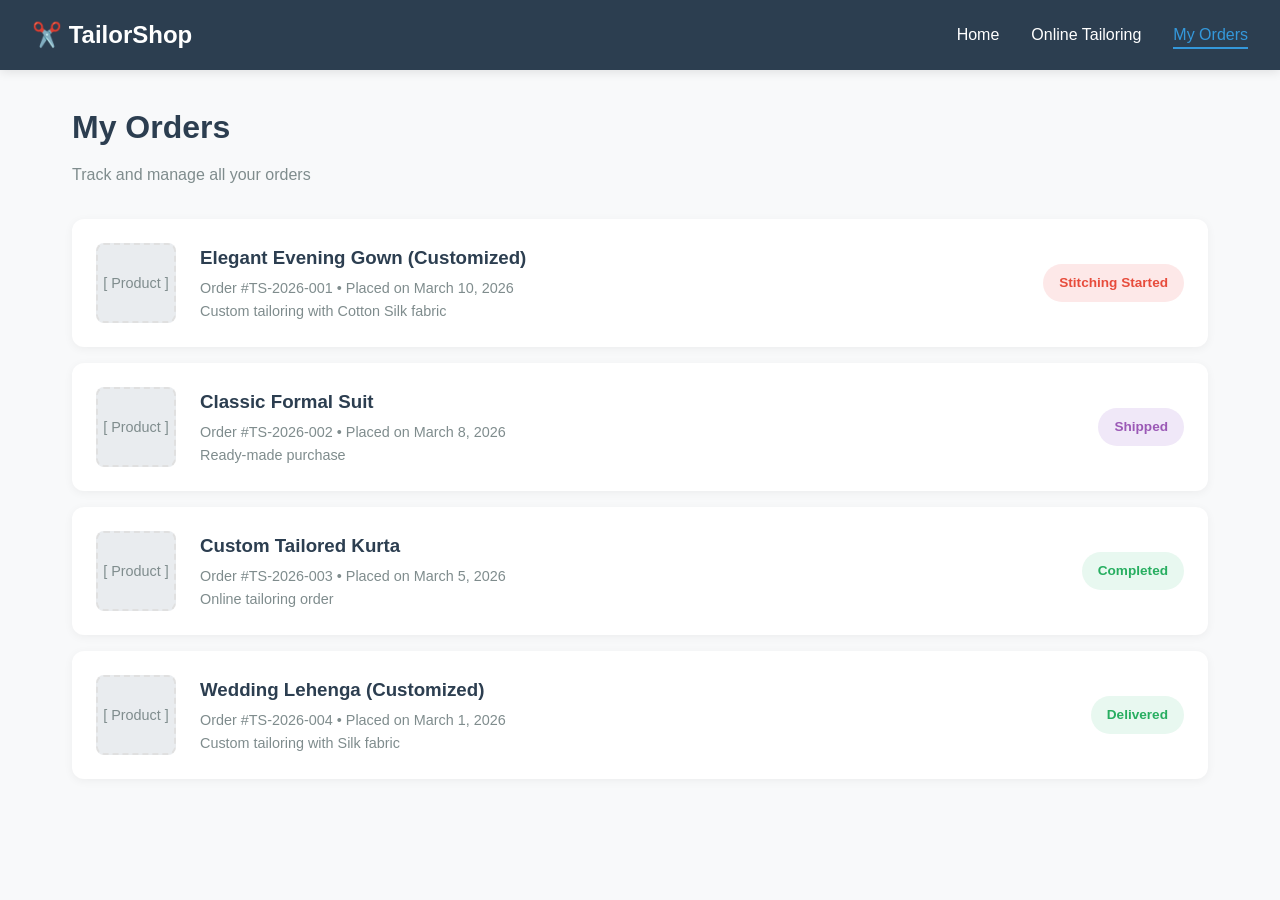
==== orders.html @ 63ad38c6 "Add files via upload" ====
<!DOCTYPE html>
<html lang="en">
<head>
  <meta charset="UTF-8">
  <meta name="viewport" content="width=device-width, initial-scale=1.0">
  <title>My Orders - TailorShop</title>
  <link rel="stylesheet" href="styles.css">
</head>
<body>
  <!-- Navigation -->
  <nav class="navbar">
    <a href="index.html" class="logo">✂️ TailorShop</a>
    <ul class="nav-links">
      <li><a href="index.html">Home</a></li>
      <li><a href="tailoring.html">Online Tailoring</a></li>
      <li><a href="orders.html" class="active">My Orders</a></li>
    </ul>
  </nav>

  <!-- Main Content -->
  <main class="container">
    <div class="page-header">
      <h1>My Orders</h1>
      <p>Track and manage all your orders</p>
    </div>

    <!-- Orders List View -->
    <div id="orders-list-view">
      <div class="orders-list">
        <!-- Order 1 -->
        <div class="order-card" onclick="showOrderDetail(1)">
          <div class="image-placeholder">[ Product ]</div>
          <div class="order-info">
            <h3>Elegant Evening Gown (Customized)</h3>
            <p>Order #TS-2026-001 • Placed on March 10, 2026</p>
            <p>Custom tailoring with Cotton Silk fabric</p>
          </div>
          <span class="order-status status-stitching">Stitching Started</span>
        </div>

        <!-- Order 2 -->
        <div class="order-card" onclick="showOrderDetail(2)">
          <div class="image-placeholder">[ Product ]</div>
          <div class="order-info">
            <h3>Classic Formal Suit</h3>
            <p>Order #TS-2026-002 • Placed on March 8, 2026</p>
            <p>Ready-made purchase</p>
          </div>
          <span class="order-status status-shipped">Shipped</span>
        </div>

        <!-- Order 3 -->
        <div class="order-card" onclick="showOrderDetail(3)">
          <div class="image-placeholder">[ Product ]</div>
          <div class="order-info">
            <h3>Custom Tailored Kurta</h3>
            <p>Order #TS-2026-003 • Placed on March 5, 2026</p>
            <p>Online tailoring order</p>
          </div>
          <span class="order-status status-completed">Completed</span>
        </div>

        <!-- Order 4 -->
        <div class="order-card" onclick="showOrderDetail(4)">
          <div class="image-placeholder">[ Product ]</div>
          <div class="order-info">
            <h3>Wedding Lehenga (Customized)</h3>
            <p>Order #TS-2026-004 • Placed on March 1, 2026</p>
            <p>Custom tailoring with Silk fabric</p>
          </div>
          <span class="order-status status-delivered">Delivered</span>
        </div>
      </div>
    </div>

    <!-- Order Detail View -->
    <div id="order-detail-view" style="display: none;">
      <button class="btn btn-outline" onclick="showOrdersList()" style="margin-bottom: 1.5rem;">
        ← Back to Orders
      </button>

      <!-- Order Status Timeline -->
      <div class="section">
        <h2>Order Status</h2>
        <div style="display: flex; align-items: center; gap: 1rem; flex-wrap: wrap; margin-top: 1rem;">
          <div class="status-step completed">
            <div class="status-dot"></div>
            <span>Order Placed</span>
          </div>
          <div class="status-line completed"></div>
          <div class="status-step completed">
            <div class="status-dot"></div>
            <span>Order Accepted</span>
          </div>
          <div class="status-line completed"></div>
          <div class="status-step active">
            <div class="status-dot"></div>
            <span>Stitching Started</span>
          </div>
          <div class="status-line"></div>
          <div class="status-step">
            <div class="status-dot"></div>
            <span>Stitching Completed</span>
          </div>
          <div class="status-line"></div>
          <div class="status-step">
            <div class="status-dot"></div>
            <span>Shipped</span>
          </div>
          <div class="status-line"></div>
          <div class="status-step">
            <div class="status-dot"></div>
            <span>Delivered</span>
          </div>
        </div>
      </div>

      <style>
        .status-step {
          display: flex;
          flex-direction: column;
          align-items: center;
          gap: 0.5rem;
          color: var(--text-secondary);
        }
        .status-step.completed, .status-step.active {
          color: var(--text-primary);
        }
        .status-dot {
          width: 20px;
          height: 20px;
          border-radius: 50%;
          background-color: var(--border);
        }
        .status-step.completed .status-dot {
          background-color: var(--success);
        }
        .status-step.active .status-dot {
          background-color: var(--secondary);
          box-shadow: 0 0 0 4px rgba(52, 152, 219, 0.3);
        }
        .status-line {
          flex: 1;
          height: 3px;
          background-color: var(--border);
          min-width: 30px;
        }
        .status-line.completed {
          background-color: var(--success);
        }
      </style>

      <!-- Order Details Grid -->
      <div class="order-detail-grid">
        <div class="order-detail-section">
          <h3>Order Information</h3>
          <div class="detail-row">
            <span class="detail-label">Order ID</span>
            <span class="detail-value">#TS-2026-001</span>
          </div>
          <div class="detail-row">
            <span class="detail-label">Order Date</span>
            <span class="detail-value">March 10, 2026</span>
          </div>
          <div class="detail-row">
            <span class="detail-label">Order Type</span>
            <span class="detail-value">Customized Ready-Made</span>
          </div>
          <div class="detail-row">
            <span class="detail-label">Expected Delivery</span>
            <span class="detail-value">March 20, 2026</span>
          </div>
        </div>

        <div class="order-detail-section">
          <h3>Product Details</h3>
          <div style="display: flex; gap: 1rem; margin-bottom: 1rem;">
            <div class="image-placeholder" style="width: 100px; height: 100px; flex-shrink: 0;">[ Product ]</div>
            <div>
              <h4>Elegant Evening Gown</h4>
              <p style="color: var(--text-secondary);">Customized version</p>
              <p style="color: var(--text-secondary);">Price: </p>
            </div>
          </div>
        </div>
      </div>

      <div class="order-detail-grid" style="margin-top: 1.5rem;">
        <div class="order-detail-section">
          <h3>Your Measurements</h3>
          <div class="detail-row">
            <span class="detail-label">Bust</span>
            <span class="detail-value">36 inches</span>
          </div>
          <div class="detail-row">
            <span class="detail-label">Waist</span>
            <span class="detail-value">28 inches</span>
          </div>
          <div class="detail-row">
            <span class="detail-label">Hips</span>
            <span class="detail-value">38 inches</span>
          </div>
          <div class="detail-row">
            <span class="detail-label">Shoulder Width</span>
            <span class="detail-value">15 inches</span>
          </div>
        </div>

        <div class="order-detail-section">
          <h3>Customization Details</h3>
          <div class="detail-row">
            <span class="detail-label">Fabric Type</span>
            <span class="detail-value">Cotton Silk</span>
          </div>
          <div class="detail-row">
            <span class="detail-label">Style</span>
            <span class="detail-value">Plain</span>
          </div>
          <div class="detail-row">
            <span class="detail-label">Color</span>
            <span class="detail-value">Navy Blue</span>
          </div>
        </div>
      </div>

      <!-- Description Section -->
      <div class="section" style="margin-top: 1.5rem;">
        <h3>Your Description / Instructions</h3>
        <p style="margin-top: 1rem; color: var(--text-secondary); line-height: 1.8;">
          I would like the gown to have a sweetheart neckline with cap sleeves. 
          Please add subtle embroidery along the hemline. The length should be floor-length 
          with a slight train at the back. I prefer a fitted bodice that flares out 
          from the waist.
        </p>
      </div>

      <!-- Reference Image -->
      <div class="section" style="margin-top: 1.5rem;">
        <h3>Reference Image</h3>
        <div class="image-placeholder" style="height: 200px; margin-top: 1rem;">[ Uploaded Reference Image ]</div>
      </div>

      <!-- Chat Interface -->
      <div class="chat-container">
        <div class="chat-header">
          💬 Chat with Tailor
        </div>
        <div class="chat-messages">
          <div class="message received">
            <p>Hello! I've received your order for the Evening Gown. I have a few questions about the embroidery details.</p>
            <div class="message-time">March 11, 2026 - 10:30 AM</div>
          </div>
          <div class="message sent">
            <p>Hi! Sure, what would you like to know?</p>
            <div class="message-time">March 11, 2026 - 11:15 AM</div>
          </div>
          <div class="message received">
            <p>Would you prefer floral or geometric patterns for the hemline embroidery? Also, should it be in matching thread color or contrasting?</p>
            <div class="message-time">March 11, 2026 - 11:30 AM</div>
          </div>
          <div class="message sent">
            <p>I'd prefer floral patterns with matching thread color - subtle and elegant.</p>
            <div class="message-time">March 11, 2026 - 12:00 PM</div>
          </div>
          <div class="message received">
            <p>Perfect! I've started working on your gown. Will update you once I reach the embroidery stage. Thank you!</p>
            <div class="message-time">March 11, 2026 - 12:15 PM</div>
          </div>
        </div>
        <div class="chat-input">
          <input type="text" placeholder="Type your message...">
          <button class="btn btn-primary">Send</button>
        </div>
      </div>
    </div>
  </main>

  <script src="script.js"></script>
  <script>
    function showOrderDetail(orderId) {
      document.getElementById('orders-list-view').style.display = 'none';
      document.getElementById('order-detail-view').style.display = 'block';
      window.scrollTo(0, 0);
    }

    function showOrdersList() {
      document.getElementById('orders-list-view').style.display = 'block';
      document.getElementById('order-detail-view').style.display = 'none';
    }
  </script>
</body>
</html>
---- styles.css ----
/* Global Styles */
* {
  margin: 0;
  padding: 0;
  box-sizing: border-box;
}

:root {
  --primary: #2c3e50;
  --secondary: #3498db;
  --accent: #e74c3c;
  --background: #f8f9fa;
  --card-bg: #ffffff;
  --text-primary: #2c3e50;
  --text-secondary: #7f8c8d;
  --border: #e0e0e0;
  --success: #27ae60;
  --warning: #f39c12;
}

body {
  font-family: 'Segoe UI', Tahoma, Geneva, Verdana, sans-serif;
  background-color: var(--background);
  color: var(--text-primary);
  line-height: 1.6;
}

/* Navigation */
.navbar {
  background-color: var(--primary);
  padding: 1rem 2rem;
  display: flex;
  justify-content: space-between;
  align-items: center;
  position: sticky;
  top: 0;
  z-index: 100;
  box-shadow: 0 2px 10px rgba(0, 0, 0, 0.1);
}

.navbar .logo {
  color: white;
  font-size: 1.5rem;
  font-weight: bold;
  text-decoration: none;
}

.navbar .nav-links {
  display: flex;
  gap: 2rem;
  list-style: none;
}

.navbar .nav-links a {
  color: white;
  text-decoration: none;
  font-weight: 500;
  transition: color 0.3s;
}

.navbar .nav-links a:hover {
  color: var(--secondary);
}

.navbar .nav-links a.active {
  color: var(--secondary);
  border-bottom: 2px solid var(--secondary);
  padding-bottom: 4px;
}

/* Container */
.container {
  max-width: 1200px;
  margin: 0 auto;
  padding: 2rem;
}

/* Page Header */
.page-header {
  margin-bottom: 2rem;
}

.page-header h1 {
  font-size: 2rem;
  color: var(--primary);
  margin-bottom: 0.5rem;
}

.page-header p {
  color: var(--text-secondary);
}

/* Product Grid */
.product-grid {
  display: grid;
  grid-template-columns: repeat(auto-fill, minmax(280px, 1fr));
  gap: 2rem;
}

/* Product Card */
.product-card {
  background: var(--card-bg);
  border-radius: 12px;
  overflow: hidden;
  box-shadow: 0 4px 15px rgba(0, 0, 0, 0.08);
  transition: transform 0.3s, box-shadow 0.3s;
}

.product-card:hover {
  transform: translateY(-5px);
  box-shadow: 0 8px 25px rgba(0, 0, 0, 0.12);
}

.image-placeholder {
  width: 100%;
  height: 250px;
  background-color: #e9ecef;
  display: flex;
  align-items: center;
  justify-content: center;
  color: var(--text-secondary);
  font-size: 0.9rem;
  border: 2px dashed var(--border);
}

.image-placeholder-small {
  width: 100%;
  height: 150px;
  background-color: #e9ecef;
  display: flex;
  align-items: center;
  justify-content: center;
  color: var(--text-secondary);
  font-size: 0.8rem;
  border: 2px dashed var(--border);
  border-radius: 8px;
}

.product-card .product-info {
  padding: 1.5rem;
}

.product-card .product-name {
  font-size: 1.1rem;
  font-weight: 600;
  margin-bottom: 0.5rem;
}

.product-card .product-price {
  color: var(--text-secondary);
  font-size: 1rem;
  margin-bottom: 1rem;
  min-height: 24px;
  border-bottom: 1px dashed var(--border);
  padding-bottom: 0.5rem;
}

.product-card .btn-group {
  display: flex;
  gap: 0.75rem;
}

/* Buttons */
.btn {
  padding: 0.75rem 1.5rem;
  border: none;
  border-radius: 8px;
  cursor: pointer;
  font-weight: 600;
  font-size: 0.9rem;
  transition: all 0.3s;
  text-decoration: none;
  display: inline-flex;
  align-items: center;
  justify-content: center;
  gap: 0.5rem;
}

.btn-primary {
  background-color: var(--secondary);
  color: white;
}

.btn-primary:hover {
  background-color: #2980b9;
}

.btn-secondary {
  background-color: var(--primary);
  color: white;
}

.btn-secondary:hover {
  background-color: #1a252f;
}

.btn-accent {
  background-color: var(--accent);
  color: white;
}

.btn-accent:hover {
  background-color: #c0392b;
}

.btn-outline {
  background-color: transparent;
  border: 2px solid var(--secondary);
  color: var(--secondary);
}

.btn-outline:hover {
  background-color: var(--secondary);
  color: white;
}

.btn-sm {
  padding: 0.5rem 1rem;
  font-size: 0.85rem;
}

.btn-block {
  width: 100%;
}

/* Product Detail Page */
.product-detail {
  display: grid;
  grid-template-columns: 1fr 1fr;
  gap: 3rem;
  margin-bottom: 3rem;
}

.product-detail .image-placeholder {
  height: 400px;
  border-radius: 12px;
}

.product-detail-info h1 {
  font-size: 2rem;
  margin-bottom: 1rem;
}

.product-detail-info .price {
  font-size: 1.5rem;
  color: var(--text-secondary);
  margin-bottom: 1.5rem;
  padding: 1rem;
  background-color: var(--background);
  border-radius: 8px;
  min-height: 60px;
}

.product-detail-info .description {
  margin-bottom: 2rem;
  color: var(--text-secondary);
}

/* Reviews Section */
.section {
  background: var(--card-bg);
  padding: 2rem;
  border-radius: 12px;
  margin-bottom: 2rem;
  box-shadow: 0 2px 10px rgba(0, 0, 0, 0.05);
}

.section h2 {
  margin-bottom: 1.5rem;
  padding-bottom: 0.75rem;
  border-bottom: 2px solid var(--border);
}

.review-card, .qa-card {
  padding: 1.5rem;
  border: 1px solid var(--border);
  border-radius: 8px;
  margin-bottom: 1rem;
}

.review-header {
  display: flex;
  justify-content: space-between;
  margin-bottom: 0.75rem;
}

.reviewer-name {
  font-weight: 600;
}

.review-date {
  color: var(--text-secondary);
  font-size: 0.9rem;
}

.stars {
  color: #f1c40f;
  margin-bottom: 0.5rem;
}

/* Form Styles */
.form-group {
  margin-bottom: 1.5rem;
}

.form-group label {
  display: block;
  margin-bottom: 0.5rem;
  font-weight: 600;
  color: var(--text-primary);
}

.form-group input,
.form-group textarea,
.form-group select {
  width: 100%;
  padding: 0.75rem 1rem;
  border: 2px solid var(--border);
  border-radius: 8px;
  font-size: 1rem;
  transition: border-color 0.3s;
}

.form-group input:focus,
.form-group textarea:focus,
.form-group select:focus {
  outline: none;
  border-color: var(--secondary);
}

.form-group .helper-text {
  font-size: 0.85rem;
  color: var(--text-secondary);
  margin-top: 0.25rem;
}

.form-row {
  display: grid;
  grid-template-columns: repeat(2, 1fr);
  gap: 1rem;
}

/* Customization Steps */
.step-indicator {
  display: flex;
  justify-content: center;
  margin-bottom: 2rem;
  gap: 0;
}

.step {
  display: flex;
  align-items: center;
  gap: 0.5rem;
  padding: 1rem 2rem;
  background-color: var(--background);
  color: var(--text-secondary);
  font-weight: 500;
  position: relative;
}

.step.active {
  background-color: var(--secondary);
  color: white;
}

.step.completed {
  background-color: var(--success);
  color: white;
}

.step-number {
  width: 28px;
  height: 28px;
  border-radius: 50%;
  background-color: rgba(255, 255, 255, 0.3);
  display: flex;
  align-items: center;
  justify-content: center;
  font-weight: 600;
}

.step.active .step-number,
.step.completed .step-number {
  background-color: rgba(255, 255, 255, 0.3);
}

/* Fabric Selection */
.fabric-types {
  display: flex;
  gap: 1rem;
  margin-bottom: 2rem;
  flex-wrap: wrap;
}

.fabric-type-btn {
  padding: 1rem 2rem;
  border: 2px solid var(--border);
  border-radius: 8px;
  background: var(--card-bg);
  cursor: pointer;
  font-weight: 500;
  transition: all 0.3s;
}

.fabric-type-btn:hover,
.fabric-type-btn.active {
  border-color: var(--secondary);
  background-color: rgba(52, 152, 219, 0.1);
}

.fabric-options {
  display: flex;
  gap: 1rem;
  margin-bottom: 2rem;
}

.fabric-option {
  padding: 0.75rem 1.5rem;
  border: 2px solid var(--border);
  border-radius: 8px;
  cursor: pointer;
  transition: all 0.3s;
}

.fabric-option:hover,
.fabric-option.active {
  border-color: var(--secondary);
  background-color: rgba(52, 152, 219, 0.1);
}

.color-grid {
  display: grid;
  grid-template-columns: repeat(auto-fill, minmax(120px, 1fr));
  gap: 1rem;
}

.color-option {
  padding: 1rem;
  border: 2px solid var(--border);
  border-radius: 8px;
  text-align: center;
  cursor: pointer;
  transition: all 0.3s;
}

.color-option:hover,
.color-option.active {
  border-color: var(--secondary);
  box-shadow: 0 4px 15px rgba(52, 152, 219, 0.2);
}

.color-swatch {
  width: 40px;
  height: 40px;
  border-radius: 50%;
  margin: 0 auto 0.5rem;
  border: 2px solid var(--border);
}

/* Orders Page */
.orders-list {
  display: flex;
  flex-direction: column;
  gap: 1rem;
}

.order-card {
  background: var(--card-bg);
  border-radius: 12px;
  padding: 1.5rem;
  box-shadow: 0 2px 10px rgba(0, 0, 0, 0.05);
  display: grid;
  grid-template-columns: auto 1fr auto;
  gap: 1.5rem;
  align-items: center;
  cursor: pointer;
  transition: box-shadow 0.3s;
}

.order-card:hover {
  box-shadow: 0 4px 20px rgba(0, 0, 0, 0.1);
}

.order-card .image-placeholder {
  width: 80px;
  height: 80px;
  border-radius: 8px;
}

.order-info h3 {
  margin-bottom: 0.25rem;
}

.order-info p {
  color: var(--text-secondary);
  font-size: 0.9rem;
}

.order-status {
  padding: 0.5rem 1rem;
  border-radius: 20px;
  font-size: 0.85rem;
  font-weight: 600;
}

.status-placed { background-color: #e8f4fd; color: #3498db; }
.status-accepted { background-color: #fef3e2; color: #f39c12; }
.status-stitching { background-color: #fde8e8; color: #e74c3c; }
.status-completed { background-color: #e8f8f0; color: #27ae60; }
.status-shipped { background-color: #f0e8f8; color: #9b59b6; }
.status-delivered { background-color: #e8f8f0; color: #27ae60; }

/* Order Detail */
.order-detail-grid {
  display: grid;
  grid-template-columns: 1fr 1fr;
  gap: 2rem;
}

.order-detail-section {
  background: var(--card-bg);
  padding: 1.5rem;
  border-radius: 12px;
  box-shadow: 0 2px 10px rgba(0, 0, 0, 0.05);
}

.order-detail-section h3 {
  margin-bottom: 1rem;
  padding-bottom: 0.5rem;
  border-bottom: 2px solid var(--border);
}

.detail-row {
  display: flex;
  justify-content: space-between;
  padding: 0.75rem 0;
  border-bottom: 1px solid var(--border);
}

.detail-row:last-child {
  border-bottom: none;
}

.detail-label {
  color: var(--text-secondary);
}

.detail-value {
  font-weight: 500;
}

/* Chat Interface */
.chat-container {
  background: var(--card-bg);
  border-radius: 12px;
  box-shadow: 0 2px 10px rgba(0, 0, 0, 0.05);
  margin-top: 2rem;
  overflow: hidden;
}

.chat-header {
  background-color: var(--primary);
  color: white;
  padding: 1rem 1.5rem;
  font-weight: 600;
}

.chat-messages {
  height: 300px;
  overflow-y: auto;
  padding: 1.5rem;
  display: flex;
  flex-direction: column;
  gap: 1rem;
}

.message {
  max-width: 70%;
  padding: 1rem;
  border-radius: 12px;
}

.message.sent {
  background-color: var(--secondary);
  color: white;
  align-self: flex-end;
  border-bottom-right-radius: 4px;
}

.message.received {
  background-color: var(--background);
  align-self: flex-start;
  border-bottom-left-radius: 4px;
}

.message-time {
  font-size: 0.75rem;
  opacity: 0.7;
  margin-top: 0.5rem;
}

.chat-input {
  display: flex;
  padding: 1rem;
  border-top: 1px solid var(--border);
  gap: 1rem;
}

.chat-input input {
  flex: 1;
  padding: 0.75rem 1rem;
  border: 2px solid var(--border);
  border-radius: 8px;
}

/* Measurement Guide */
.measurement-guide {
  background: var(--background);
  padding: 1.5rem;
  border-radius: 12px;
  margin-top: 1.5rem;
}

.measurement-guide h4 {
  margin-bottom: 1rem;
}

.guide-image-placeholder {
  width: 100%;
  height: 200px;
  background-color: #e9ecef;
  display: flex;
  align-items: center;
  justify-content: center;
  color: var(--text-secondary);
  border: 2px dashed var(--border);
  border-radius: 8px;
}

/* Upload Area */
.upload-area {
  border: 2px dashed var(--border);
  border-radius: 12px;
  padding: 3rem;
  text-align: center;
  cursor: pointer;
  transition: all 0.3s;
}

.upload-area:hover {
  border-color: var(--secondary);
  background-color: rgba(52, 152, 219, 0.05);
}

.upload-icon {
  font-size: 3rem;
  color: var(--text-secondary);
  margin-bottom: 1rem;
}

/* Responsive */
@media (max-width: 768px) {
  .navbar {
    flex-direction: column;
    gap: 1rem;
  }

  .navbar .nav-links {
    flex-wrap: wrap;
    justify-content: center;
    gap: 1rem;
  }

  .product-detail {
    grid-template-columns: 1fr;
  }

  .order-detail-grid {
    grid-template-columns: 1fr;
  }

  .form-row {
    grid-template-columns: 1fr;
  }

  .step-indicator {
    flex-direction: column;
  }

  .order-card {
    grid-template-columns: 1fr;
    text-align: center;
  }

  .order-card .image-placeholder {
    margin: 0 auto;
  }
}
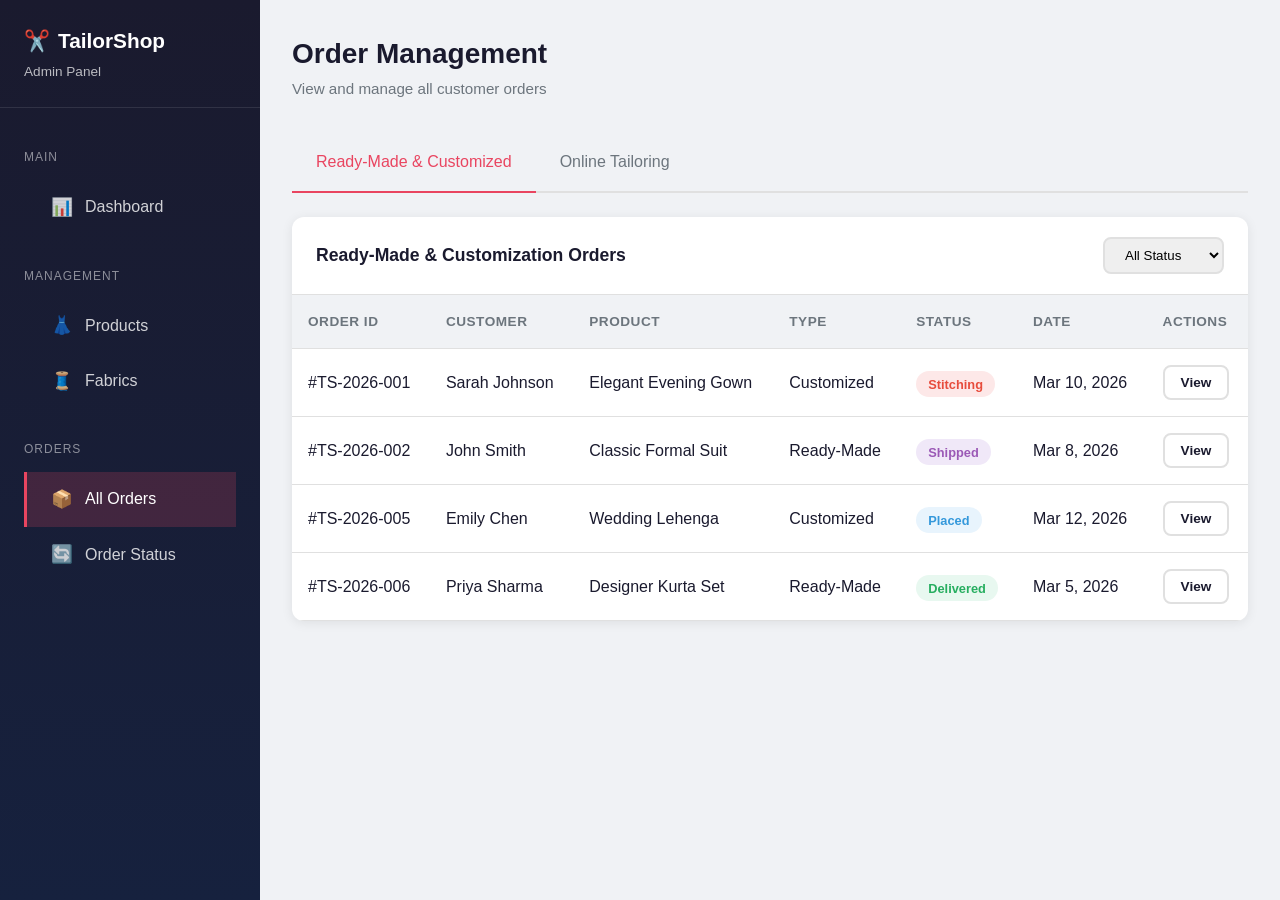
==== commit da4305a5: "Add files via upload" ====
--- a/orders.html
+++ b/orders.html
@@ -3,289 +3,377 @@
 <head>
   <meta charset="UTF-8">
   <meta name="viewport" content="width=device-width, initial-scale=1.0">
-  <title>My Orders - TailorShop</title>
+  <title>Order Management - TailorShop Admin</title>
   <link rel="stylesheet" href="styles.css">
 </head>
 <body>
-  <!-- Navigation -->
-  <nav class="navbar">
-    <a href="index.html" class="logo">✂️ TailorShop</a>
-    <ul class="nav-links">
-      <li><a href="index.html">Home</a></li>
-      <li><a href="tailoring.html">Online Tailoring</a></li>
-      <li><a href="orders.html" class="active">My Orders</a></li>
-    </ul>
-  </nav>
-
-  <!-- Main Content -->
-  <main class="container">
-    <div class="page-header">
-      <h1>My Orders</h1>
-      <p>Track and manage all your orders</p>
-    </div>
-
-    <!-- Orders List View -->
-    <div id="orders-list-view">
-      <div class="orders-list">
-        <!-- Order 1 -->
-        <div class="order-card" onclick="showOrderDetail(1)">
-          <div class="image-placeholder">[ Product ]</div>
-          <div class="order-info">
-            <h3>Elegant Evening Gown (Customized)</h3>
-            <p>Order #TS-2026-001 • Placed on March 10, 2026</p>
-            <p>Custom tailoring with Cotton Silk fabric</p>
-          </div>
-          <span class="order-status status-stitching">Stitching Started</span>
-        </div>
-
-        <!-- Order 2 -->
-        <div class="order-card" onclick="showOrderDetail(2)">
-          <div class="image-placeholder">[ Product ]</div>
-          <div class="order-info">
-            <h3>Classic Formal Suit</h3>
-            <p>Order #TS-2026-002 • Placed on March 8, 2026</p>
-            <p>Ready-made purchase</p>
-          </div>
-          <span class="order-status status-shipped">Shipped</span>
-        </div>
-
-        <!-- Order 3 -->
-        <div class="order-card" onclick="showOrderDetail(3)">
-          <div class="image-placeholder">[ Product ]</div>
-          <div class="order-info">
-            <h3>Custom Tailored Kurta</h3>
-            <p>Order #TS-2026-003 • Placed on March 5, 2026</p>
-            <p>Online tailoring order</p>
-          </div>
-          <span class="order-status status-completed">Completed</span>
-        </div>
-
-        <!-- Order 4 -->
-        <div class="order-card" onclick="showOrderDetail(4)">
-          <div class="image-placeholder">[ Product ]</div>
-          <div class="order-info">
-            <h3>Wedding Lehenga (Customized)</h3>
-            <p>Order #TS-2026-004 • Placed on March 1, 2026</p>
-            <p>Custom tailoring with Silk fabric</p>
-          </div>
-          <span class="order-status status-delivered">Delivered</span>
-        </div>
-      </div>
-    </div>
-
-    <!-- Order Detail View -->
-    <div id="order-detail-view" style="display: none;">
-      <button class="btn btn-outline" onclick="showOrdersList()" style="margin-bottom: 1.5rem;">
-        ← Back to Orders
-      </button>
-
-      <!-- Order Status Timeline -->
-      <div class="section">
-        <h2>Order Status</h2>
-        <div style="display: flex; align-items: center; gap: 1rem; flex-wrap: wrap; margin-top: 1rem;">
-          <div class="status-step completed">
-            <div class="status-dot"></div>
-            <span>Order Placed</span>
-          </div>
-          <div class="status-line completed"></div>
-          <div class="status-step completed">
-            <div class="status-dot"></div>
-            <span>Order Accepted</span>
-          </div>
-          <div class="status-line completed"></div>
-          <div class="status-step active">
-            <div class="status-dot"></div>
-            <span>Stitching Started</span>
-          </div>
-          <div class="status-line"></div>
-          <div class="status-step">
-            <div class="status-dot"></div>
-            <span>Stitching Completed</span>
-          </div>
-          <div class="status-line"></div>
-          <div class="status-step">
-            <div class="status-dot"></div>
-            <span>Shipped</span>
-          </div>
-          <div class="status-line"></div>
-          <div class="status-step">
-            <div class="status-dot"></div>
-            <span>Delivered</span>
-          </div>
-        </div>
-      </div>
-
-      <style>
-        .status-step {
-          display: flex;
-          flex-direction: column;
-          align-items: center;
-          gap: 0.5rem;
-          color: var(--text-secondary);
-        }
-        .status-step.completed, .status-step.active {
-          color: var(--text-primary);
-        }
-        .status-dot {
-          width: 20px;
-          height: 20px;
-          border-radius: 50%;
-          background-color: var(--border);
-        }
-        .status-step.completed .status-dot {
-          background-color: var(--success);
-        }
-        .status-step.active .status-dot {
-          background-color: var(--secondary);
-          box-shadow: 0 0 0 4px rgba(52, 152, 219, 0.3);
-        }
-        .status-line {
-          flex: 1;
-          height: 3px;
-          background-color: var(--border);
-          min-width: 30px;
-        }
-        .status-line.completed {
-          background-color: var(--success);
-        }
-      </style>
-
-      <!-- Order Details Grid -->
-      <div class="order-detail-grid">
-        <div class="order-detail-section">
-          <h3>Order Information</h3>
-          <div class="detail-row">
-            <span class="detail-label">Order ID</span>
-            <span class="detail-value">#TS-2026-001</span>
-          </div>
-          <div class="detail-row">
-            <span class="detail-label">Order Date</span>
-            <span class="detail-value">March 10, 2026</span>
-          </div>
-          <div class="detail-row">
-            <span class="detail-label">Order Type</span>
-            <span class="detail-value">Customized Ready-Made</span>
-          </div>
-          <div class="detail-row">
-            <span class="detail-label">Expected Delivery</span>
-            <span class="detail-value">March 20, 2026</span>
-          </div>
-        </div>
-
-        <div class="order-detail-section">
-          <h3>Product Details</h3>
-          <div style="display: flex; gap: 1rem; margin-bottom: 1rem;">
-            <div class="image-placeholder" style="width: 100px; height: 100px; flex-shrink: 0;">[ Product ]</div>
-            <div>
-              <h4>Elegant Evening Gown</h4>
-              <p style="color: var(--text-secondary);">Customized version</p>
-              <p style="color: var(--text-secondary);">Price: </p>
-            </div>
-          </div>
-        </div>
-      </div>
-
-      <div class="order-detail-grid" style="margin-top: 1.5rem;">
-        <div class="order-detail-section">
-          <h3>Your Measurements</h3>
-          <div class="detail-row">
-            <span class="detail-label">Bust</span>
-            <span class="detail-value">36 inches</span>
-          </div>
-          <div class="detail-row">
-            <span class="detail-label">Waist</span>
-            <span class="detail-value">28 inches</span>
-          </div>
-          <div class="detail-row">
-            <span class="detail-label">Hips</span>
-            <span class="detail-value">38 inches</span>
-          </div>
-          <div class="detail-row">
-            <span class="detail-label">Shoulder Width</span>
-            <span class="detail-value">15 inches</span>
-          </div>
-        </div>
-
-        <div class="order-detail-section">
-          <h3>Customization Details</h3>
-          <div class="detail-row">
-            <span class="detail-label">Fabric Type</span>
-            <span class="detail-value">Cotton Silk</span>
-          </div>
-          <div class="detail-row">
-            <span class="detail-label">Style</span>
-            <span class="detail-value">Plain</span>
-          </div>
-          <div class="detail-row">
-            <span class="detail-label">Color</span>
-            <span class="detail-value">Navy Blue</span>
-          </div>
-        </div>
-      </div>
-
-      <!-- Description Section -->
-      <div class="section" style="margin-top: 1.5rem;">
-        <h3>Your Description / Instructions</h3>
-        <p style="margin-top: 1rem; color: var(--text-secondary); line-height: 1.8;">
-          I would like the gown to have a sweetheart neckline with cap sleeves. 
-          Please add subtle embroidery along the hemline. The length should be floor-length 
-          with a slight train at the back. I prefer a fitted bodice that flares out 
-          from the waist.
-        </p>
-      </div>
-
-      <!-- Reference Image -->
-      <div class="section" style="margin-top: 1.5rem;">
-        <h3>Reference Image</h3>
-        <div class="image-placeholder" style="height: 200px; margin-top: 1rem;">[ Uploaded Reference Image ]</div>
-      </div>
-
-      <!-- Chat Interface -->
-      <div class="chat-container">
-        <div class="chat-header">
-          💬 Chat with Tailor
-        </div>
-        <div class="chat-messages">
-          <div class="message received">
-            <p>Hello! I've received your order for the Evening Gown. I have a few questions about the embroidery details.</p>
-            <div class="message-time">March 11, 2026 - 10:30 AM</div>
-          </div>
-          <div class="message sent">
-            <p>Hi! Sure, what would you like to know?</p>
-            <div class="message-time">March 11, 2026 - 11:15 AM</div>
-          </div>
-          <div class="message received">
-            <p>Would you prefer floral or geometric patterns for the hemline embroidery? Also, should it be in matching thread color or contrasting?</p>
-            <div class="message-time">March 11, 2026 - 11:30 AM</div>
-          </div>
-          <div class="message sent">
-            <p>I'd prefer floral patterns with matching thread color - subtle and elegant.</p>
-            <div class="message-time">March 11, 2026 - 12:00 PM</div>
-          </div>
-          <div class="message received">
-            <p>Perfect! I've started working on your gown. Will update you once I reach the embroidery stage. Thank you!</p>
-            <div class="message-time">March 11, 2026 - 12:15 PM</div>
-          </div>
-        </div>
-        <div class="chat-input">
-          <input type="text" placeholder="Type your message...">
-          <button class="btn btn-primary">Send</button>
-        </div>
-      </div>
-    </div>
-  </main>
+  <div class="admin-layout">
+    <!-- Sidebar -->
+    <aside class="sidebar">
+      <div class="sidebar-header">
+        <h2>✂️ <span>TailorShop</span></h2>
+        <p>Admin Panel</p>
+      </div>
+      <nav class="sidebar-nav">
+        <div class="nav-section">
+          <div class="nav-section-title">Main</div>
+          <a href="dashboard.html" class="nav-item">
+            <span class="icon">📊</span>
+            <span>Dashboard</span>
+          </a>
+        </div>
+        <div class="nav-section">
+          <div class="nav-section-title">Management</div>
+          <a href="products.html" class="nav-item">
+            <span class="icon">👗</span>
+            <span>Products</span>
+          </a>
+          <a href="fabrics.html" class="nav-item">
+            <span class="icon">🧵</span>
+            <span>Fabrics</span>
+          </a>
+        </div>
+        <div class="nav-section">
+          <div class="nav-section-title">Orders</div>
+          <a href="orders.html" class="nav-item active">
+            <span class="icon">📦</span>
+            <span>All Orders</span>
+          </a>
+          <a href="status.html" class="nav-item">
+            <span class="icon">🔄</span>
+            <span>Order Status</span>
+          </a>
+        </div>
+      </nav>
+    </aside>
+
+    <!-- Main Content -->
+    <main class="main-content">
+      <div class="top-header">
+        <div class="page-title">
+          <h1>Order Management</h1>
+          <p>View and manage all customer orders</p>
+        </div>
+      </div>
+
+      <!-- Tabs -->
+      <div class="tabs">
+        <div class="tab active" onclick="switchTab('ready-made')">Ready-Made & Customized</div>
+        <div class="tab" onclick="switchTab('tailoring')">Online Tailoring</div>
+      </div>
+
+      <!-- Ready-Made & Customized Orders Tab -->
+      <div id="ready-made-tab" class="tab-content">
+        <div class="card">
+          <div class="card-header">
+            <h3>Ready-Made & Customization Orders</h3>
+            <div style="display: flex; gap: 1rem; align-items: center;">
+              <select style="padding: 0.5rem 1rem; border: 2px solid var(--border); border-radius: 8px;">
+                <option value="">All Status</option>
+                <option value="placed">Placed</option>
+                <option value="accepted">Accepted</option>
+                <option value="stitching">Stitching</option>
+                <option value="completed">Completed</option>
+                <option value="shipped">Shipped</option>
+                <option value="delivered">Delivered</option>
+              </select>
+            </div>
+          </div>
+          <div class="card-body" style="padding: 0;">
+            <div class="table-container">
+              <table>
+                <thead>
+                  <tr>
+                    <th>Order ID</th>
+                    <th>Customer</th>
+                    <th>Product</th>
+                    <th>Type</th>
+                    <th>Status</th>
+                    <th>Date</th>
+                    <th>Actions</th>
+                  </tr>
+                </thead>
+                <tbody>
+                  <tr>
+                    <td>#TS-2026-001</td>
+                    <td>Sarah Johnson</td>
+                    <td>Elegant Evening Gown</td>
+                    <td>Customized</td>
+                    <td><span class="badge badge-stitching">Stitching</span></td>
+                    <td>Mar 10, 2026</td>
+                    <td>
+                      <button class="btn btn-sm btn-outline" onclick="viewOrder(1)">View</button>
+                    </td>
+                  </tr>
+                  <tr>
+                    <td>#TS-2026-002</td>
+                    <td>John Smith</td>
+                    <td>Classic Formal Suit</td>
+                    <td>Ready-Made</td>
+                    <td><span class="badge badge-shipped">Shipped</span></td>
+                    <td>Mar 8, 2026</td>
+                    <td>
+                      <button class="btn btn-sm btn-outline" onclick="viewOrder(2)">View</button>
+                    </td>
+                  </tr>
+                  <tr>
+                    <td>#TS-2026-005</td>
+                    <td>Emily Chen</td>
+                    <td>Wedding Lehenga</td>
+                    <td>Customized</td>
+                    <td><span class="badge badge-placed">Placed</span></td>
+                    <td>Mar 12, 2026</td>
+                    <td>
+                      <button class="btn btn-sm btn-outline" onclick="viewOrder(5)">View</button>
+                    </td>
+                  </tr>
+                  <tr>
+                    <td>#TS-2026-006</td>
+                    <td>Priya Sharma</td>
+                    <td>Designer Kurta Set</td>
+                    <td>Ready-Made</td>
+                    <td><span class="badge badge-delivered">Delivered</span></td>
+                    <td>Mar 5, 2026</td>
+                    <td>
+                      <button class="btn btn-sm btn-outline" onclick="viewOrder(6)">View</button>
+                    </td>
+                  </tr>
+                </tbody>
+              </table>
+            </div>
+          </div>
+        </div>
+
+        <!-- Order Detail Panel -->
+        <div id="order-detail" class="card" style="margin-top: 1.5rem; display: none;">
+          <div class="card-header">
+            <h3>Order Details - #TS-2026-001</h3>
+            <button class="btn btn-sm btn-outline" onclick="closeOrderDetail()">Close</button>
+          </div>
+          <div class="card-body">
+            <div class="order-detail-panel">
+              <div class="detail-section">
+                <h4>Customer Information</h4>
+                <div class="detail-row">
+                  <span class="detail-label">Name</span>
+                  <span class="detail-value">Sarah Johnson</span>
+                </div>
+                <div class="detail-row">
+                  <span class="detail-label">Email</span>
+                  <span class="detail-value">sarah@email.com</span>
+                </div>
+                <div class="detail-row">
+                  <span class="detail-label">Phone</span>
+                  <span class="detail-value">+1 234 567 890</span>
+                </div>
+              </div>
+              <div class="detail-section">
+                <h4>Order Information</h4>
+                <div class="detail-row">
+                  <span class="detail-label">Product</span>
+                  <span class="detail-value">Elegant Evening Gown</span>
+                </div>
+                <div class="detail-row">
+                  <span class="detail-label">Type</span>
+                  <span class="detail-value">Customized Ready-Made</span>
+                </div>
+                <div class="detail-row">
+                  <span class="detail-label">Price</span>
+                  <span class="detail-value"></span>
+                </div>
+              </div>
+              <div class="detail-section">
+                <h4>Measurements</h4>
+                <div class="detail-row">
+                  <span class="detail-label">Bust</span>
+                  <span class="detail-value">36 inches</span>
+                </div>
+                <div class="detail-row">
+                  <span class="detail-label">Waist</span>
+                  <span class="detail-value">28 inches</span>
+                </div>
+                <div class="detail-row">
+                  <span class="detail-label">Hips</span>
+                  <span class="detail-value">38 inches</span>
+                </div>
+                <div class="detail-row">
+                  <span class="detail-label">Shoulder</span>
+                  <span class="detail-value">15 inches</span>
+                </div>
+              </div>
+              <div class="detail-section">
+                <h4>Fabric Selection</h4>
+                <div class="detail-row">
+                  <span class="detail-label">Fabric Type</span>
+                  <span class="detail-value">Cotton Silk</span>
+                </div>
+                <div class="detail-row">
+                  <span class="detail-label">Style</span>
+                  <span class="detail-value">Plain</span>
+                </div>
+                <div class="detail-row">
+                  <span class="detail-label">Color</span>
+                  <span class="detail-value">Navy Blue</span>
+                </div>
+              </div>
+            </div>
+            <div class="detail-section" style="margin-top: 1rem;">
+              <h4>Customization Notes</h4>
+              <p style="margin-top: 0.5rem; color: var(--text-secondary);">
+                Sweetheart neckline with cap sleeves. Subtle embroidery along hemline. 
+                Floor-length with slight train. Fitted bodice flaring from waist.
+              </p>
+            </div>
+            <div style="margin-top: 1.5rem; display: flex; gap: 1rem;">
+              <a href="status.html" class="btn btn-primary">Update Status</a>
+              <button class="btn btn-secondary">Print Order</button>
+            </div>
+          </div>
+        </div>
+      </div>
+
+      <!-- Online Tailoring Orders Tab -->
+      <div id="tailoring-tab" class="tab-content" style="display: none;">
+        <div class="grid-2">
+          <!-- Orders List -->
+          <div class="card">
+            <div class="card-header">
+              <h3>Tailoring Orders</h3>
+            </div>
+            <div class="card-body">
+              <div class="order-list-item active" onclick="selectTailoringOrder(1)">
+                <div class="image-placeholder">[ Ref ]</div>
+                <div class="order-info">
+                  <h4>#TS-2026-003 - Custom Kurta</h4>
+                  <p>Priya M. • Cotton Plain Black</p>
+                </div>
+                <span class="badge badge-completed">Completed</span>
+              </div>
+              <div class="order-list-item" onclick="selectTailoringOrder(2)">
+                <div class="image-placeholder">[ Ref ]</div>
+                <div class="order-info">
+                  <h4>#TS-2026-007 - Wedding Dress</h4>
+                  <p>Emily C. • Silk Designed Maroon</p>
+                </div>
+                <span class="badge badge-stitching">Stitching</span>
+              </div>
+              <div class="order-list-item" onclick="selectTailoringOrder(3)">
+                <div class="image-placeholder">[ Ref ]</div>
+                <div class="order-info">
+                  <h4>#TS-2026-008 - Formal Blazer</h4>
+                  <p>Michael K. • Wool Plain Navy</p>
+                </div>
+                <span class="badge badge-placed">New</span>
+              </div>
+              <div class="order-list-item" onclick="selectTailoringOrder(4)">
+                <div class="image-placeholder">[ Ref ]</div>
+                <div class="order-info">
+                  <h4>#TS-2026-009 - Summer Dress</h4>
+                  <p>Lisa R. • Linen Floral White</p>
+                </div>
+                <span class="badge badge-accepted">Accepted</span>
+              </div>
+            </div>
+          </div>
+
+          <!-- Selected Order Detail + Chat -->
+          <div class="card">
+            <div class="card-header">
+              <h3>Order #TS-2026-003 - Details & Chat</h3>
+            </div>
+            <div class="card-body" style="padding: 0;">
+              <!-- Order Details -->
+              <div style="padding: 1.5rem; border-bottom: 1px solid var(--border);">
+                <div class="grid-2" style="gap: 1rem;">
+                  <div>
+                    <h4 style="margin-bottom: 0.75rem; font-size: 0.9rem; color: var(--text-secondary);">Measurements</h4>
+                    <p><strong>Bust:</strong> 34" | <strong>Waist:</strong> 26"</p>
+                    <p><strong>Hips:</strong> 36" | <strong>Shoulder:</strong> 14"</p>
+                  </div>
+                  <div>
+                    <h4 style="margin-bottom: 0.75rem; font-size: 0.9rem; color: var(--text-secondary);">Fabric</h4>
+                    <p><strong>Type:</strong> Cotton</p>
+                    <p><strong>Design:</strong> Plain | <strong>Color:</strong> Black</p>
+                  </div>
+                </div>
+                <div style="margin-top: 1rem;">
+                  <h4 style="margin-bottom: 0.5rem; font-size: 0.9rem; color: var(--text-secondary);">Reference Image</h4>
+                  <div class="image-placeholder" style="width: 150px; height: 100px;">[ Reference Image ]</div>
+                </div>
+                <div style="margin-top: 1rem;">
+                  <h4 style="margin-bottom: 0.5rem; font-size: 0.9rem; color: var(--text-secondary);">Customer Instructions</h4>
+                  <p style="font-size: 0.95rem;">Traditional kurta with mandarin collar, full sleeves with cuff buttons. 
+                    Length should be knee-length. Please add small embroidery on the collar.</p>
+                </div>
+              </div>
+
+              <!-- Chat Interface -->
+              <div class="chat-container" style="box-shadow: none;">
+                <div class="chat-header">
+                  <div class="chat-customer-info">
+                    <div class="customer-avatar">PM</div>
+                    <div>
+                      <strong>Priya M.</strong>
+                      <p style="font-size: 0.8rem; opacity: 0.8;">Customer</p>
+                    </div>
+                  </div>
+                </div>
+                <div class="chat-messages">
+                  <div class="message received">
+                    <p>Hi! I want to order a custom kurta with the specifications I've uploaded.</p>
+                    <div class="message-time">Mar 5 - 2:30 PM</div>
+                  </div>
+                  <div class="message sent">
+                    <p>Hello Priya! Thank you for your order. I've reviewed your measurements and reference image. Quick question - would you prefer silk thread or cotton thread for the collar embroidery?</p>
+                    <div class="message-time">Mar 5 - 3:15 PM</div>
+                  </div>
+                  <div class="message received">
+                    <p>Cotton thread would be great, thank you!</p>
+                    <div class="message-time">Mar 5 - 3:45 PM</div>
+                  </div>
+                  <div class="message sent">
+                    <p>Perfect! I'll start working on your kurta. Estimated completion is March 12.</p>
+                    <div class="message-time">Mar 5 - 4:00 PM</div>
+                  </div>
+                  <div class="message received">
+                    <p>Thank you so much! Looking forward to it.</p>
+                    <div class="message-time">Mar 5 - 4:10 PM</div>
+                  </div>
+                </div>
+                <div class="chat-input">
+                  <input type="text" placeholder="Type your message...">
+                  <button class="btn btn-primary">Send</button>
+                </div>
+              </div>
+            </div>
+          </div>
+        </div>
+      </div>
+    </main>
+  </div>
 
   <script src="script.js"></script>
   <script>
-    function showOrderDetail(orderId) {
-      document.getElementById('orders-list-view').style.display = 'none';
-      document.getElementById('order-detail-view').style.display = 'block';
-      window.scrollTo(0, 0);
+    function switchTab(tab) {
+      document.querySelectorAll('.tab').forEach(t => t.classList.remove('active'));
+      event.target.classList.add('active');
+      document.querySelectorAll('.tab-content').forEach(c => c.style.display = 'none');
+      document.getElementById(tab + '-tab').style.display = 'block';
     }
 
-    function showOrdersList() {
-      document.getElementById('orders-list-view').style.display = 'block';
-      document.getElementById('order-detail-view').style.display = 'none';
+    function viewOrder(id) {
+      document.getElementById('order-detail').style.display = 'block';
+      document.getElementById('order-detail').scrollIntoView({ behavior: 'smooth' });
+    }
+
+    function closeOrderDetail() {
+      document.getElementById('order-detail').style.display = 'none';
+    }
+
+    function selectTailoringOrder(id) {
+      document.querySelectorAll('.order-list-item').forEach(item => item.classList.remove('active'));
+      event.currentTarget.classList.add('active');
+      // In a real app, this would load the selected order details
     }
   </script>
 </body>
--- a/styles.css
+++ b/styles.css
@@ -1,4 +1,4 @@
-/* Global Styles */
+/* Admin Panel Styles */
 * {
   margin: 0;
   padding: 0;
@@ -6,16 +6,20 @@
 }
 
 :root {
-  --primary: #2c3e50;
-  --secondary: #3498db;
-  --accent: #e74c3c;
-  --background: #f8f9fa;
+  --primary: #1a1a2e;
+  --secondary: #16213e;
+  --accent: #0f3460;
+  --highlight: #e94560;
+  --background: #f0f2f5;
   --card-bg: #ffffff;
-  --text-primary: #2c3e50;
-  --text-secondary: #7f8c8d;
+  --text-primary: #1a1a2e;
+  --text-secondary: #6c757d;
   --border: #e0e0e0;
-  --success: #27ae60;
-  --warning: #f39c12;
+  --success: #28a745;
+  --warning: #ffc107;
+  --info: #17a2b8;
+  --danger: #dc3545;
+  --sidebar-width: 260px;
 }
 
 body {
@@ -25,139 +29,181 @@
   line-height: 1.6;
 }
 
-/* Navigation */
-.navbar {
-  background-color: var(--primary);
-  padding: 1rem 2rem;
+/* Layout */
+.admin-layout {
+  display: flex;
+  min-height: 100vh;
+}
+
+/* Sidebar */
+.sidebar {
+  width: var(--sidebar-width);
+  background: linear-gradient(180deg, var(--primary) 0%, var(--secondary) 100%);
+  color: white;
+  position: fixed;
+  height: 100vh;
+  overflow-y: auto;
+}
+
+.sidebar-header {
+  padding: 1.5rem;
+  border-bottom: 1px solid rgba(255, 255, 255, 0.1);
+}
+
+.sidebar-header h2 {
+  font-size: 1.3rem;
+  display: flex;
+  align-items: center;
+  gap: 0.5rem;
+}
+
+.sidebar-header p {
+  font-size: 0.85rem;
+  opacity: 0.7;
+  margin-top: 0.25rem;
+}
+
+.sidebar-nav {
+  padding: 1rem 0;
+}
+
+.nav-section {
+  padding: 0.5rem 1.5rem;
+  margin-top: 1rem;
+}
+
+.nav-section-title {
+  font-size: 0.75rem;
+  text-transform: uppercase;
+  letter-spacing: 1px;
+  opacity: 0.5;
+  margin-bottom: 0.75rem;
+}
+
+.nav-item {
+  display: flex;
+  align-items: center;
+  gap: 0.75rem;
+  padding: 0.85rem 1.5rem;
+  color: rgba(255, 255, 255, 0.8);
+  text-decoration: none;
+  transition: all 0.3s;
+  border-left: 3px solid transparent;
+}
+
+.nav-item:hover {
+  background-color: rgba(255, 255, 255, 0.1);
+  color: white;
+}
+
+.nav-item.active {
+  background-color: rgba(233, 69, 96, 0.2);
+  color: white;
+  border-left-color: var(--highlight);
+}
+
+.nav-item .icon {
+  font-size: 1.1rem;
+}
+
+/* Main Content */
+.main-content {
+  flex: 1;
+  margin-left: var(--sidebar-width);
+  padding: 2rem;
+}
+
+/* Top Header */
+.top-header {
   display: flex;
   justify-content: space-between;
   align-items: center;
-  position: sticky;
-  top: 0;
-  z-index: 100;
-  box-shadow: 0 2px 10px rgba(0, 0, 0, 0.1);
-}
-
-.navbar .logo {
-  color: white;
-  font-size: 1.5rem;
-  font-weight: bold;
-  text-decoration: none;
-}
-
-.navbar .nav-links {
-  display: flex;
-  gap: 2rem;
-  list-style: none;
-}
-
-.navbar .nav-links a {
-  color: white;
-  text-decoration: none;
-  font-weight: 500;
-  transition: color 0.3s;
-}
-
-.navbar .nav-links a:hover {
-  color: var(--secondary);
-}
-
-.navbar .nav-links a.active {
-  color: var(--secondary);
-  border-bottom: 2px solid var(--secondary);
-  padding-bottom: 4px;
-}
-
-/* Container */
-.container {
-  max-width: 1200px;
-  margin: 0 auto;
-  padding: 2rem;
-}
-
-/* Page Header */
-.page-header {
   margin-bottom: 2rem;
 }
 
-.page-header h1 {
-  font-size: 2rem;
+.page-title h1 {
+  font-size: 1.75rem;
   color: var(--primary);
-  margin-bottom: 0.5rem;
-}
-
-.page-header p {
-  color: var(--text-secondary);
-}
-
-/* Product Grid */
-.product-grid {
-  display: grid;
-  grid-template-columns: repeat(auto-fill, minmax(280px, 1fr));
-  gap: 2rem;
-}
-
-/* Product Card */
-.product-card {
+}
+
+.page-title p {
+  color: var(--text-secondary);
+  font-size: 0.95rem;
+}
+
+.header-actions {
+  display: flex;
+  gap: 1rem;
+}
+
+/* Cards */
+.card {
   background: var(--card-bg);
   border-radius: 12px;
+  box-shadow: 0 2px 12px rgba(0, 0, 0, 0.08);
   overflow: hidden;
-  box-shadow: 0 4px 15px rgba(0, 0, 0, 0.08);
-  transition: transform 0.3s, box-shadow 0.3s;
-}
-
-.product-card:hover {
-  transform: translateY(-5px);
-  box-shadow: 0 8px 25px rgba(0, 0, 0, 0.12);
-}
-
-.image-placeholder {
-  width: 100%;
-  height: 250px;
-  background-color: #e9ecef;
+}
+
+.card-header {
+  padding: 1.25rem 1.5rem;
+  border-bottom: 1px solid var(--border);
+  display: flex;
+  justify-content: space-between;
+  align-items: center;
+}
+
+.card-header h3 {
+  font-size: 1.1rem;
+  color: var(--primary);
+}
+
+.card-body {
+  padding: 1.5rem;
+}
+
+/* Stats Grid */
+.stats-grid {
+  display: grid;
+  grid-template-columns: repeat(auto-fit, minmax(240px, 1fr));
+  gap: 1.5rem;
+  margin-bottom: 2rem;
+}
+
+.stat-card {
+  background: var(--card-bg);
+  border-radius: 12px;
+  padding: 1.5rem;
+  display: flex;
+  align-items: center;
+  gap: 1rem;
+  box-shadow: 0 2px 12px rgba(0, 0, 0, 0.08);
+}
+
+.stat-icon {
+  width: 60px;
+  height: 60px;
+  border-radius: 12px;
   display: flex;
   align-items: center;
   justify-content: center;
+  font-size: 1.5rem;
+}
+
+.stat-icon.blue { background-color: #e3f2fd; }
+.stat-icon.green { background-color: #e8f5e9; }
+.stat-icon.orange { background-color: #fff3e0; }
+.stat-icon.purple { background-color: #f3e5f5; }
+
+.stat-info h3 {
+  font-size: 1.75rem;
+  color: var(--primary);
+  line-height: 1;
+}
+
+.stat-info p {
   color: var(--text-secondary);
   font-size: 0.9rem;
-  border: 2px dashed var(--border);
-}
-
-.image-placeholder-small {
-  width: 100%;
-  height: 150px;
-  background-color: #e9ecef;
-  display: flex;
-  align-items: center;
-  justify-content: center;
-  color: var(--text-secondary);
-  font-size: 0.8rem;
-  border: 2px dashed var(--border);
-  border-radius: 8px;
-}
-
-.product-card .product-info {
-  padding: 1.5rem;
-}
-
-.product-card .product-name {
-  font-size: 1.1rem;
-  font-weight: 600;
-  margin-bottom: 0.5rem;
-}
-
-.product-card .product-price {
-  color: var(--text-secondary);
-  font-size: 1rem;
-  margin-bottom: 1rem;
-  min-height: 24px;
-  border-bottom: 1px dashed var(--border);
-  padding-bottom: 0.5rem;
-}
-
-.product-card .btn-group {
-  display: flex;
-  gap: 0.75rem;
+  margin-top: 0.25rem;
 }
 
 /* Buttons */
@@ -177,41 +223,50 @@
 }
 
 .btn-primary {
-  background-color: var(--secondary);
+  background-color: var(--highlight);
   color: white;
 }
 
 .btn-primary:hover {
-  background-color: #2980b9;
+  background-color: #d63050;
 }
 
 .btn-secondary {
-  background-color: var(--primary);
+  background-color: var(--accent);
   color: white;
 }
 
 .btn-secondary:hover {
-  background-color: #1a252f;
-}
-
-.btn-accent {
-  background-color: var(--accent);
-  color: white;
-}
-
-.btn-accent:hover {
-  background-color: #c0392b;
+  background-color: #0a2540;
+}
+
+.btn-success {
+  background-color: var(--success);
+  color: white;
+}
+
+.btn-success:hover {
+  background-color: #218838;
+}
+
+.btn-danger {
+  background-color: var(--danger);
+  color: white;
+}
+
+.btn-danger:hover {
+  background-color: #c82333;
 }
 
 .btn-outline {
   background-color: transparent;
-  border: 2px solid var(--secondary);
-  color: var(--secondary);
+  border: 2px solid var(--border);
+  color: var(--text-primary);
 }
 
 .btn-outline:hover {
-  background-color: var(--secondary);
-  color: white;
+  border-color: var(--accent);
+  background-color: rgba(15, 52, 96, 0.05);
 }
 
 .btn-sm {
@@ -223,82 +278,79 @@
   width: 100%;
 }
 
-/* Product Detail Page */
-.product-detail {
-  display: grid;
-  grid-template-columns: 1fr 1fr;
-  gap: 3rem;
-  margin-bottom: 3rem;
-}
-
-.product-detail .image-placeholder {
-  height: 400px;
-  border-radius: 12px;
-}
-
-.product-detail-info h1 {
-  font-size: 2rem;
-  margin-bottom: 1rem;
-}
-
-.product-detail-info .price {
-  font-size: 1.5rem;
-  color: var(--text-secondary);
-  margin-bottom: 1.5rem;
+/* Tables */
+.table-container {
+  overflow-x: auto;
+}
+
+table {
+  width: 100%;
+  border-collapse: collapse;
+}
+
+th, td {
   padding: 1rem;
+  text-align: left;
+  border-bottom: 1px solid var(--border);
+}
+
+th {
   background-color: var(--background);
+  font-weight: 600;
+  color: var(--text-secondary);
+  font-size: 0.85rem;
+  text-transform: uppercase;
+  letter-spacing: 0.5px;
+}
+
+tr:hover {
+  background-color: rgba(0, 0, 0, 0.02);
+}
+
+/* Image Placeholder */
+.image-placeholder {
+  width: 60px;
+  height: 60px;
+  background-color: #e9ecef;
+  display: flex;
+  align-items: center;
+  justify-content: center;
+  color: var(--text-secondary);
+  font-size: 0.7rem;
+  border: 2px dashed var(--border);
   border-radius: 8px;
-  min-height: 60px;
-}
-
-.product-detail-info .description {
-  margin-bottom: 2rem;
-  color: var(--text-secondary);
-}
-
-/* Reviews Section */
-.section {
-  background: var(--card-bg);
-  padding: 2rem;
-  border-radius: 12px;
-  margin-bottom: 2rem;
-  box-shadow: 0 2px 10px rgba(0, 0, 0, 0.05);
-}
-
-.section h2 {
-  margin-bottom: 1.5rem;
-  padding-bottom: 0.75rem;
-  border-bottom: 2px solid var(--border);
-}
-
-.review-card, .qa-card {
-  padding: 1.5rem;
-  border: 1px solid var(--border);
+  text-align: center;
+}
+
+.image-placeholder-large {
+  width: 100%;
+  height: 200px;
+  background-color: #e9ecef;
+  display: flex;
+  align-items: center;
+  justify-content: center;
+  color: var(--text-secondary);
+  font-size: 0.9rem;
+  border: 2px dashed var(--border);
   border-radius: 8px;
-  margin-bottom: 1rem;
-}
-
-.review-header {
-  display: flex;
-  justify-content: space-between;
-  margin-bottom: 0.75rem;
-}
-
-.reviewer-name {
+}
+
+/* Status Badges */
+.badge {
+  padding: 0.35rem 0.75rem;
+  border-radius: 20px;
+  font-size: 0.8rem;
   font-weight: 600;
 }
 
-.review-date {
-  color: var(--text-secondary);
-  font-size: 0.9rem;
-}
-
-.stars {
-  color: #f1c40f;
-  margin-bottom: 0.5rem;
-}
-
-/* Form Styles */
+.badge-placed { background-color: #e8f4fd; color: #3498db; }
+.badge-accepted { background-color: #fef3e2; color: #f39c12; }
+.badge-stitching { background-color: #fde8e8; color: #e74c3c; }
+.badge-completed { background-color: #e8f8f0; color: #27ae60; }
+.badge-shipped { background-color: #f0e8f8; color: #9b59b6; }
+.badge-delivered { background-color: #e8f8f0; color: #27ae60; }
+
+/* Forms */
 .form-group {
   margin-bottom: 1.5rem;
 }
@@ -325,13 +377,7 @@
 .form-group textarea:focus,
 .form-group select:focus {
   outline: none;
-  border-color: var(--secondary);
-}
-
-.form-group .helper-text {
-  font-size: 0.85rem;
-  color: var(--text-secondary);
-  margin-top: 0.25rem;
+  border-color: var(--accent);
 }
 
 .form-row {
@@ -340,239 +386,119 @@
   gap: 1rem;
 }
 
-/* Customization Steps */
-.step-indicator {
-  display: flex;
-  justify-content: center;
-  margin-bottom: 2rem;
-  gap: 0;
-}
-
-.step {
-  display: flex;
-  align-items: center;
-  gap: 0.5rem;
-  padding: 1rem 2rem;
-  background-color: var(--background);
-  color: var(--text-secondary);
-  font-weight: 500;
-  position: relative;
-}
-
-.step.active {
-  background-color: var(--secondary);
-  color: white;
-}
-
-.step.completed {
-  background-color: var(--success);
-  color: white;
-}
-
-.step-number {
-  width: 28px;
-  height: 28px;
-  border-radius: 50%;
-  background-color: rgba(255, 255, 255, 0.3);
-  display: flex;
-  align-items: center;
-  justify-content: center;
-  font-weight: 600;
-}
-
-.step.active .step-number,
-.step.completed .step-number {
-  background-color: rgba(255, 255, 255, 0.3);
-}
-
-/* Fabric Selection */
-.fabric-types {
-  display: flex;
-  gap: 1rem;
-  margin-bottom: 2rem;
-  flex-wrap: wrap;
-}
-
-.fabric-type-btn {
-  padding: 1rem 2rem;
-  border: 2px solid var(--border);
-  border-radius: 8px;
-  background: var(--card-bg);
-  cursor: pointer;
-  font-weight: 500;
-  transition: all 0.3s;
-}
-
-.fabric-type-btn:hover,
-.fabric-type-btn.active {
-  border-color: var(--secondary);
-  background-color: rgba(52, 152, 219, 0.1);
-}
-
-.fabric-options {
-  display: flex;
-  gap: 1rem;
-  margin-bottom: 2rem;
-}
-
-.fabric-option {
-  padding: 0.75rem 1.5rem;
-  border: 2px solid var(--border);
-  border-radius: 8px;
-  cursor: pointer;
-  transition: all 0.3s;
-}
-
-.fabric-option:hover,
-.fabric-option.active {
-  border-color: var(--secondary);
-  background-color: rgba(52, 152, 219, 0.1);
-}
-
-.color-grid {
-  display: grid;
-  grid-template-columns: repeat(auto-fill, minmax(120px, 1fr));
-  gap: 1rem;
-}
-
-.color-option {
-  padding: 1rem;
-  border: 2px solid var(--border);
-  border-radius: 8px;
+/* Upload Area */
+.upload-area {
+  border: 2px dashed var(--border);
+  border-radius: 12px;
+  padding: 2rem;
   text-align: center;
   cursor: pointer;
   transition: all 0.3s;
 }
 
-.color-option:hover,
-.color-option.active {
-  border-color: var(--secondary);
-  box-shadow: 0 4px 15px rgba(52, 152, 219, 0.2);
-}
-
-.color-swatch {
-  width: 40px;
-  height: 40px;
-  border-radius: 50%;
-  margin: 0 auto 0.5rem;
-  border: 2px solid var(--border);
-}
-
-/* Orders Page */
-.orders-list {
-  display: flex;
-  flex-direction: column;
-  gap: 1rem;
-}
-
-.order-card {
+.upload-area:hover {
+  border-color: var(--accent);
+  background-color: rgba(15, 52, 96, 0.02);
+}
+
+.upload-icon {
+  font-size: 2.5rem;
+  color: var(--text-secondary);
+  margin-bottom: 0.75rem;
+}
+
+/* Grid Layout */
+.grid-2 {
+  display: grid;
+  grid-template-columns: repeat(2, 1fr);
+  gap: 1.5rem;
+}
+
+.grid-3 {
+  display: grid;
+  grid-template-columns: repeat(3, 1fr);
+  gap: 1.5rem;
+}
+
+.grid-4 {
+  display: grid;
+  grid-template-columns: repeat(auto-fill, minmax(200px, 1fr));
+  gap: 1rem;
+}
+
+/* Fabric Card */
+.fabric-card {
   background: var(--card-bg);
   border-radius: 12px;
-  padding: 1.5rem;
-  box-shadow: 0 2px 10px rgba(0, 0, 0, 0.05);
-  display: grid;
-  grid-template-columns: auto 1fr auto;
-  gap: 1.5rem;
-  align-items: center;
-  cursor: pointer;
-  transition: box-shadow 0.3s;
-}
-
-.order-card:hover {
-  box-shadow: 0 4px 20px rgba(0, 0, 0, 0.1);
-}
-
-.order-card .image-placeholder {
-  width: 80px;
-  height: 80px;
-  border-radius: 8px;
-}
-
-.order-info h3 {
-  margin-bottom: 0.25rem;
-}
-
-.order-info p {
-  color: var(--text-secondary);
-  font-size: 0.9rem;
-}
-
-.order-status {
-  padding: 0.5rem 1rem;
-  border-radius: 20px;
+  padding: 1rem;
+  box-shadow: 0 2px 8px rgba(0, 0, 0, 0.06);
+  text-align: center;
+}
+
+.fabric-card .image-placeholder {
+  width: 100%;
+  height: 120px;
+  margin-bottom: 1rem;
+}
+
+.fabric-card h4 {
+  font-size: 0.95rem;
+  margin-bottom: 0.5rem;
+}
+
+.fabric-card p {
   font-size: 0.85rem;
-  font-weight: 600;
-}
-
-.status-placed { background-color: #e8f4fd; color: #3498db; }
-.status-accepted { background-color: #fef3e2; color: #f39c12; }
-.status-stitching { background-color: #fde8e8; color: #e74c3c; }
-.status-completed { background-color: #e8f8f0; color: #27ae60; }
-.status-shipped { background-color: #f0e8f8; color: #9b59b6; }
-.status-delivered { background-color: #e8f8f0; color: #27ae60; }
-
-/* Order Detail */
-.order-detail-grid {
-  display: grid;
-  grid-template-columns: 1fr 1fr;
-  gap: 2rem;
-}
-
-.order-detail-section {
-  background: var(--card-bg);
-  padding: 1.5rem;
-  border-radius: 12px;
-  box-shadow: 0 2px 10px rgba(0, 0, 0, 0.05);
-}
-
-.order-detail-section h3 {
-  margin-bottom: 1rem;
-  padding-bottom: 0.5rem;
-  border-bottom: 2px solid var(--border);
-}
-
-.detail-row {
-  display: flex;
-  justify-content: space-between;
-  padding: 0.75rem 0;
-  border-bottom: 1px solid var(--border);
-}
-
-.detail-row:last-child {
-  border-bottom: none;
-}
-
-.detail-label {
-  color: var(--text-secondary);
-}
-
-.detail-value {
-  font-weight: 500;
+  color: var(--text-secondary);
+}
+
+.fabric-card .actions {
+  display: flex;
+  gap: 0.5rem;
+  margin-top: 1rem;
 }
 
 /* Chat Interface */
 .chat-container {
   background: var(--card-bg);
   border-radius: 12px;
-  box-shadow: 0 2px 10px rgba(0, 0, 0, 0.05);
-  margin-top: 2rem;
+  box-shadow: 0 2px 12px rgba(0, 0, 0, 0.08);
   overflow: hidden;
 }
 
 .chat-header {
-  background-color: var(--primary);
+  background: var(--primary);
   color: white;
   padding: 1rem 1.5rem;
+  display: flex;
+  justify-content: space-between;
+  align-items: center;
+}
+
+.chat-customer-info {
+  display: flex;
+  align-items: center;
+  gap: 1rem;
+}
+
+.customer-avatar {
+  width: 40px;
+  height: 40px;
+  background-color: var(--highlight);
+  border-radius: 50%;
+  display: flex;
+  align-items: center;
+  justify-content: center;
   font-weight: 600;
 }
 
 .chat-messages {
-  height: 300px;
+  height: 350px;
   overflow-y: auto;
   padding: 1.5rem;
   display: flex;
   flex-direction: column;
   gap: 1rem;
+  background-color: #f8f9fa;
 }
 
 .message {
@@ -582,16 +508,17 @@
 }
 
 .message.sent {
-  background-color: var(--secondary);
+  background-color: var(--accent);
   color: white;
   align-self: flex-end;
   border-bottom-right-radius: 4px;
 }
 
 .message.received {
-  background-color: var(--background);
+  background-color: white;
   align-self: flex-start;
   border-bottom-left-radius: 4px;
+  box-shadow: 0 1px 3px rgba(0, 0, 0, 0.1);
 }
 
 .message-time {
@@ -605,6 +532,7 @@
   padding: 1rem;
   border-top: 1px solid var(--border);
   gap: 1rem;
+  background: white;
 }
 
 .chat-input input {
@@ -614,86 +542,226 @@
   border-radius: 8px;
 }
 
-/* Measurement Guide */
-.measurement-guide {
+/* Order Detail Panel */
+.order-detail-panel {
+  display: grid;
+  grid-template-columns: 1fr 1fr;
+  gap: 1.5rem;
+}
+
+.detail-section {
   background: var(--background);
-  padding: 1.5rem;
-  border-radius: 12px;
-  margin-top: 1.5rem;
-}
-
-.measurement-guide h4 {
+  padding: 1.25rem;
+  border-radius: 8px;
+}
+
+.detail-section h4 {
   margin-bottom: 1rem;
-}
-
-.guide-image-placeholder {
-  width: 100%;
-  height: 200px;
-  background-color: #e9ecef;
-  display: flex;
-  align-items: center;
-  justify-content: center;
-  color: var(--text-secondary);
-  border: 2px dashed var(--border);
+  color: var(--primary);
+  font-size: 1rem;
+}
+
+.detail-row {
+  display: flex;
+  justify-content: space-between;
+  padding: 0.5rem 0;
+  border-bottom: 1px solid var(--border);
+}
+
+.detail-row:last-child {
+  border-bottom: none;
+}
+
+.detail-label {
+  color: var(--text-secondary);
+}
+
+.detail-value {
+  font-weight: 500;
+}
+
+/* Status Dropdown */
+.status-select {
+  padding: 0.5rem 1rem;
+  border: 2px solid var(--border);
   border-radius: 8px;
-}
-
-/* Upload Area */
-.upload-area {
-  border: 2px dashed var(--border);
-  border-radius: 12px;
-  padding: 3rem;
-  text-align: center;
+  font-size: 0.9rem;
+  cursor: pointer;
+}
+
+/* Tabs */
+.tabs {
+  display: flex;
+  border-bottom: 2px solid var(--border);
+  margin-bottom: 1.5rem;
+}
+
+.tab {
+  padding: 1rem 1.5rem;
+  cursor: pointer;
+  font-weight: 500;
+  color: var(--text-secondary);
+  border-bottom: 2px solid transparent;
+  margin-bottom: -2px;
+  transition: all 0.3s;
+}
+
+.tab:hover {
+  color: var(--primary);
+}
+
+.tab.active {
+  color: var(--highlight);
+  border-bottom-color: var(--highlight);
+}
+
+/* Order List Item */
+.order-list-item {
+  display: flex;
+  align-items: center;
+  gap: 1rem;
+  padding: 1rem;
+  border: 1px solid var(--border);
+  border-radius: 8px;
+  margin-bottom: 1rem;
   cursor: pointer;
   transition: all 0.3s;
 }
 
-.upload-area:hover {
-  border-color: var(--secondary);
-  background-color: rgba(52, 152, 219, 0.05);
-}
-
-.upload-icon {
-  font-size: 3rem;
-  color: var(--text-secondary);
-  margin-bottom: 1rem;
+.order-list-item:hover {
+  border-color: var(--accent);
+  box-shadow: 0 2px 8px rgba(0, 0, 0, 0.08);
+}
+
+.order-list-item .order-info {
+  flex: 1;
+}
+
+.order-list-item h4 {
+  font-size: 1rem;
+  margin-bottom: 0.25rem;
+}
+
+.order-list-item p {
+  font-size: 0.9rem;
+  color: var(--text-secondary);
+}
+
+/* Modal */
+.modal-overlay {
+  position: fixed;
+  top: 0;
+  left: 0;
+  right: 0;
+  bottom: 0;
+  background-color: rgba(0, 0, 0, 0.5);
+  display: flex;
+  align-items: center;
+  justify-content: center;
+  z-index: 1000;
+  opacity: 0;
+  visibility: hidden;
+  transition: all 0.3s;
+}
+
+.modal-overlay.active {
+  opacity: 1;
+  visibility: visible;
+}
+
+.modal {
+  background: var(--card-bg);
+  border-radius: 12px;
+  width: 90%;
+  max-width: 600px;
+  max-height: 90vh;
+  overflow-y: auto;
+}
+
+.modal-header {
+  padding: 1.5rem;
+  border-bottom: 1px solid var(--border);
+  display: flex;
+  justify-content: space-between;
+  align-items: center;
+}
+
+.modal-header h3 {
+  font-size: 1.25rem;
+}
+
+.modal-close {
+  background: none;
+  border: none;
+  font-size: 1.5rem;
+  cursor: pointer;
+  color: var(--text-secondary);
+}
+
+.modal-body {
+  padding: 1.5rem;
+}
+
+.modal-footer {
+  padding: 1rem 1.5rem;
+  border-top: 1px solid var(--border);
+  display: flex;
+  justify-content: flex-end;
+  gap: 1rem;
 }
 
 /* Responsive */
+@media (max-width: 1024px) {
+  .sidebar {
+    width: 80px;
+    overflow: visible;
+  }
+
+  .sidebar-header h2 span,
+  .sidebar-header p,
+  .nav-section-title,
+  .nav-item span {
+    display: none;
+  }
+
+  .nav-item {
+    justify-content: center;
+    padding: 1rem;
+  }
+
+  .main-content {
+    margin-left: 80px;
+  }
+
+  .order-detail-panel {
+    grid-template-columns: 1fr;
+  }
+
+  .grid-2, .grid-3 {
+    grid-template-columns: 1fr;
+  }
+}
+
 @media (max-width: 768px) {
-  .navbar {
+  .sidebar {
+    display: none;
+  }
+
+  .main-content {
+    margin-left: 0;
+  }
+
+  .stats-grid {
+    grid-template-columns: 1fr;
+  }
+
+  .form-row {
+    grid-template-columns: 1fr;
+  }
+
+  .top-header {
     flex-direction: column;
     gap: 1rem;
-  }
-
-  .navbar .nav-links {
-    flex-wrap: wrap;
-    justify-content: center;
-    gap: 1rem;
-  }
-
-  .product-detail {
-    grid-template-columns: 1fr;
-  }
-
-  .order-detail-grid {
-    grid-template-columns: 1fr;
-  }
-
-  .form-row {
-    grid-template-columns: 1fr;
-  }
-
-  .step-indicator {
-    flex-direction: column;
-  }
-
-  .order-card {
-    grid-template-columns: 1fr;
-    text-align: center;
-  }
-
-  .order-card .image-placeholder {
-    margin: 0 auto;
-  }
-}
+    align-items: flex-start;
+  }
+}
